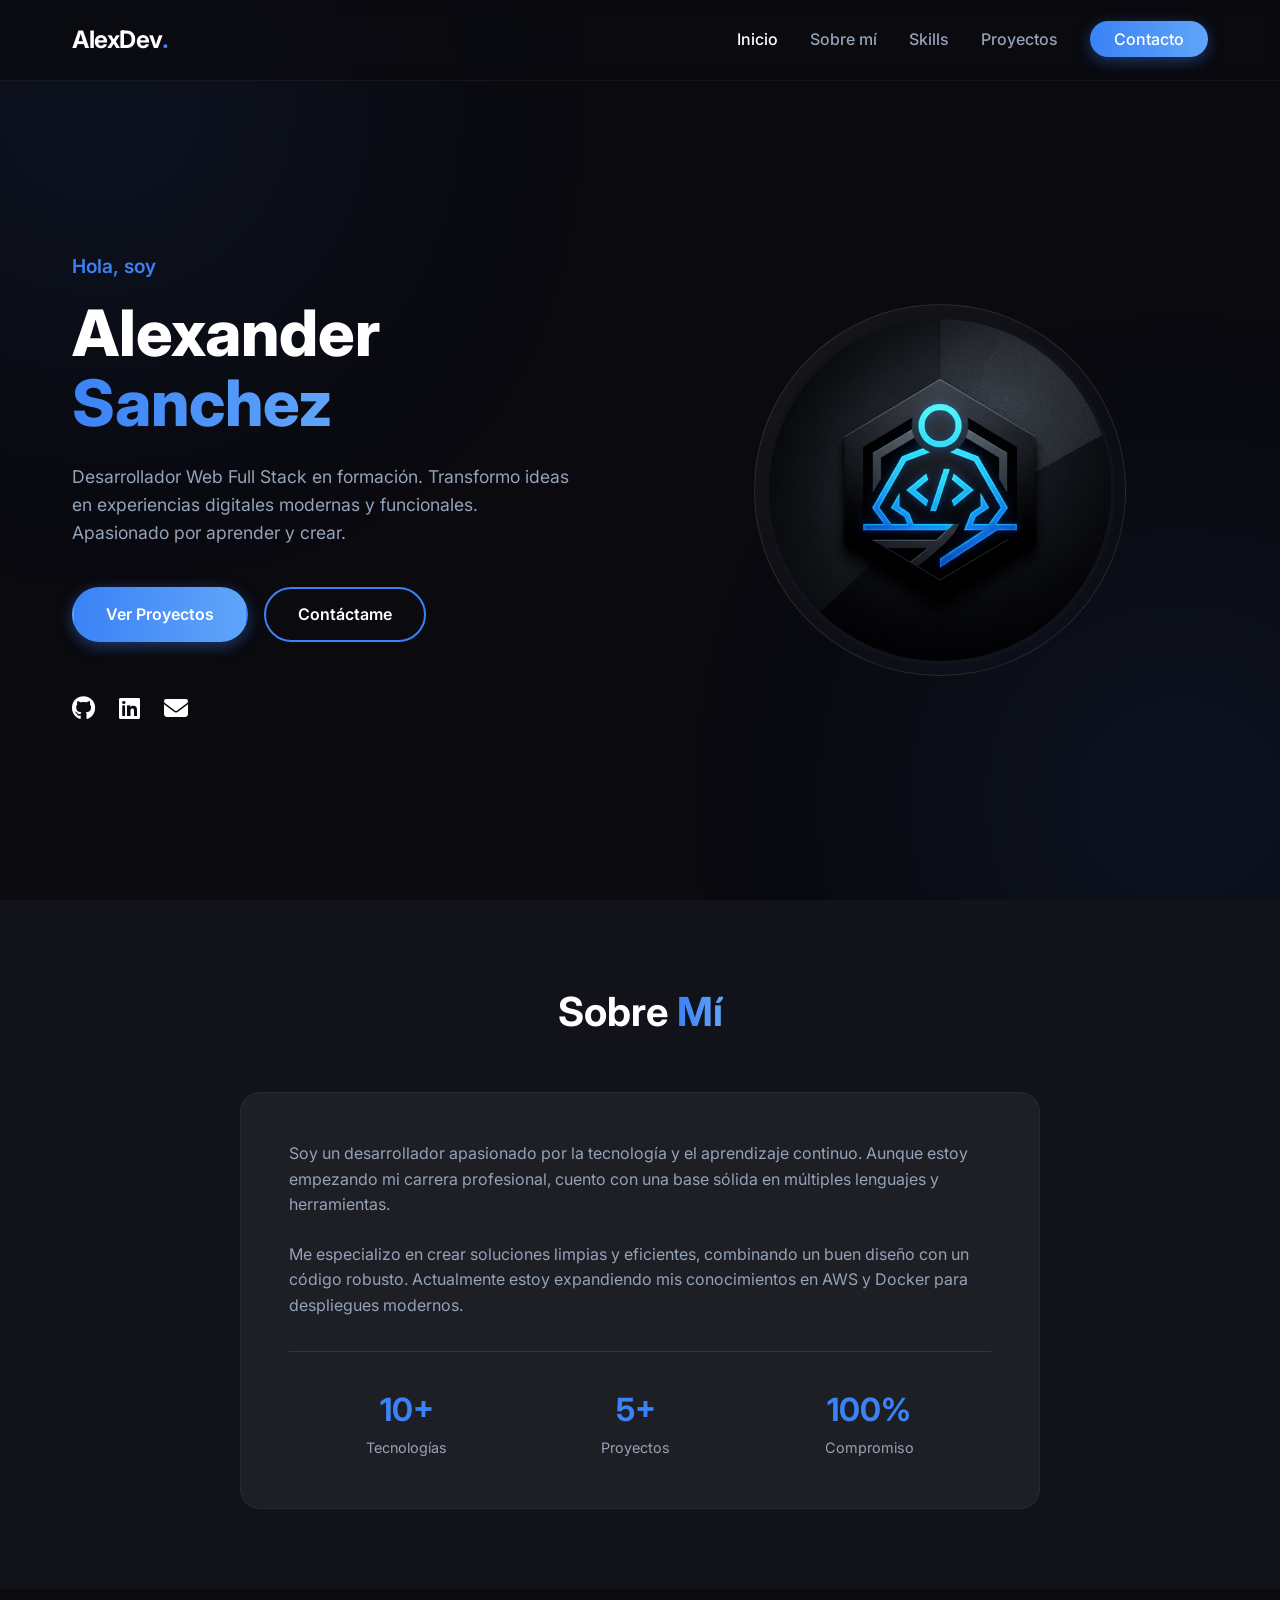
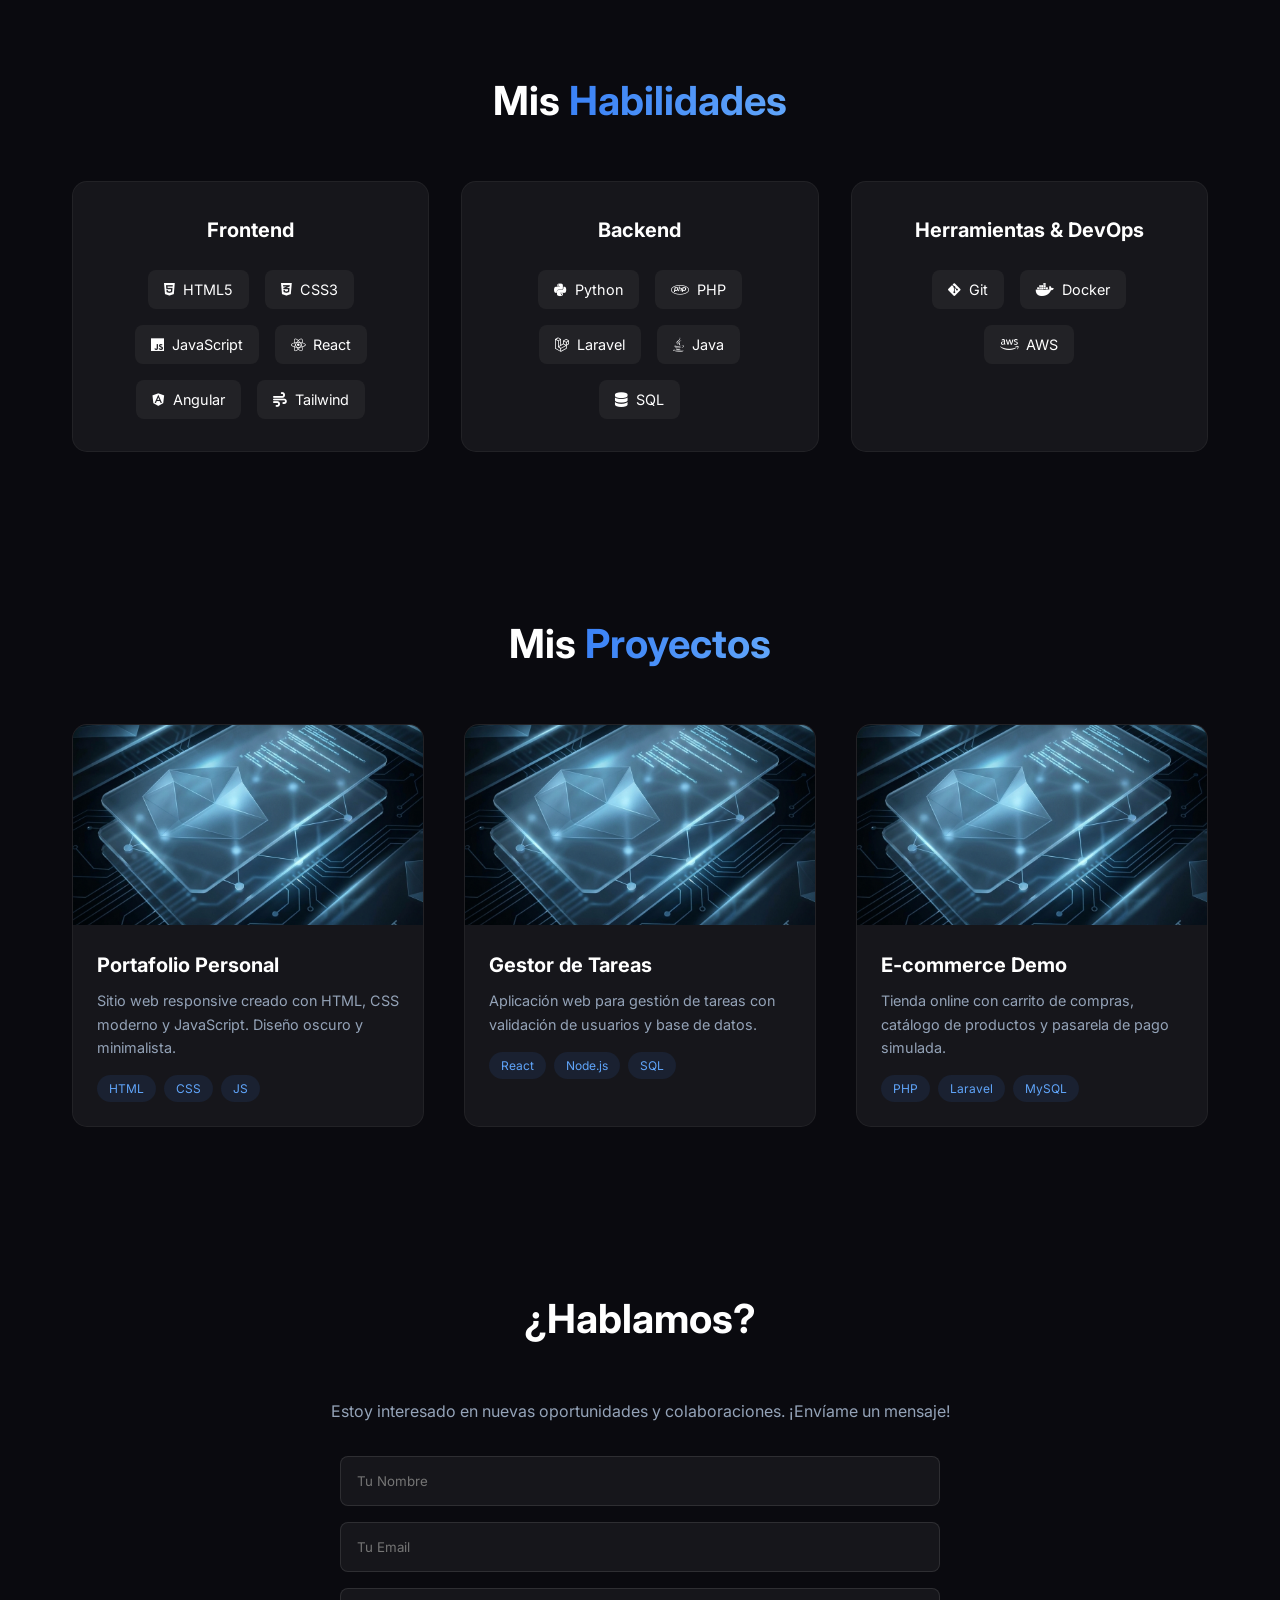
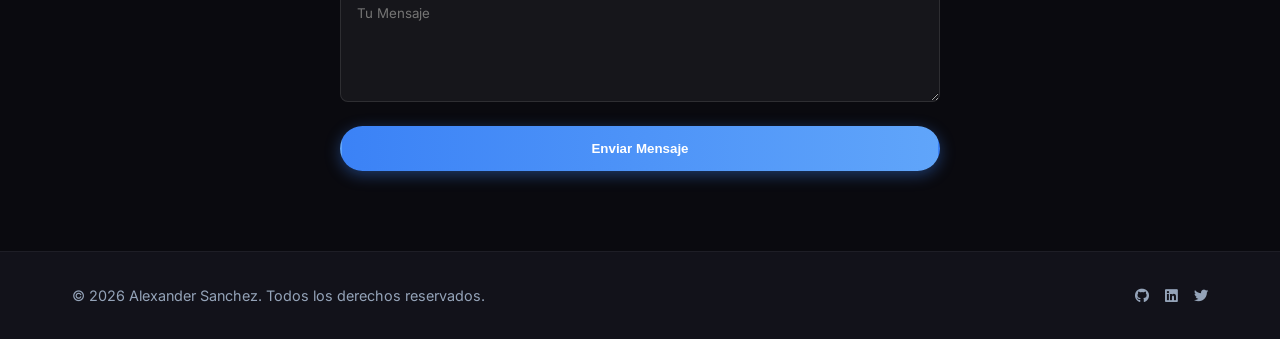
==== index.html @ 3479fa87 "Portafolio personal para subir a github page" ====
<!DOCTYPE html>
<html lang="es">

<head>
    <meta charset="UTF-8">
    <meta name="viewport" content="width=device-width, initial-scale=1.0">
    <title>Alexander Sanchez | Desarrollador Web</title>
    <meta name="description"
        content="Portafolio de Alexander Sanchez, desarrollador web especializado en HTML, CSS, JS, Python y más.">

    <!-- Fonts -->
    <link rel="preconnect" href="https://fonts.googleapis.com">
    <link rel="preconnect" href="https://fonts.gstatic.com" crossorigin>
    <link href="https://fonts.googleapis.com/css2?family=Inter:wght@300;400;600;700&display=swap" rel="stylesheet">

    <!-- Icons -->
    <link rel="stylesheet" href="https://cdnjs.cloudflare.com/ajax/libs/font-awesome/6.4.0/css/all.min.css">

    <!-- Styles -->
    <link rel="stylesheet" href="styles.css">
</head>

<body>
    <div class="background-effects">
        <div class="glow glow-1"></div>
        <div class="glow glow-2"></div>
    </div>

    <header class="header">
        <div class="container container-header">
            <a href="#" class="logo">AlexDev<span class="accent">.</span></a>

            <button class="mobile-toggle" aria-label="Abrir menú">
                <i class="fas fa-bars"></i>
            </button>

            <nav class="nav">
                <ul class="nav-list">
                    <li><a href="#inicio" class="nav-link active">Inicio</a></li>
                    <li><a href="#sobre-mi" class="nav-link">Sobre mí</a></li>
                    <li><a href="#skills" class="nav-link">Skills</a></li>
                    <li><a href="#proyectos" class="nav-link">Proyectos</a></li>
                    <li><a href="#contacto" class="nav-link btn-primary">Contacto</a></li>
                </ul>
            </nav>
        </div>
    </header>

    <main>
        <!-- Hero Section -->
        <section id="inicio" class="hero">
            <div class="container hero-container">
                <div class="hero-content">
                    <p class="hero-subtitle">Hola, soy</p>
                    <h1 class="hero-title">Alexander <span class="text-gradient">Sanchez</span></h1>
                    <p class="hero-description">
                        Desarrollador Web Full Stack en formación. Transformo ideas en experiencias digitales modernas y
                        funcionales. Apasionado por aprender y crear.
                    </p>
                    <div class="hero-buttons">
                        <a href="#proyectos" class="btn btn-primary">Ver Proyectos</a>
                        <a href="#contacto" class="btn btn-outline">Contáctame</a>
                    </div>
                    <div class="social-links">
                        <a href="https://github.com/Reysanx/" target="_blank" aria-label="GitHub"><i
                                class="fab fa-github"></i></a>
                        <a href="#" aria-label="LinkedIn"><i class="fab fa-linkedin"></i></a>
                        <a href="mailto:tuemail@ejemplo.com" aria-label="Email"><i class="fas fa-envelope"></i></a>
                    </div>
                </div>
                <div class="hero-image">
                    <div class="img-wrapper">
                        <!-- Placeholder image generated later -->
                        <img src="assets/avatar_placeholder.png" alt="Alexander Sanchez" class="profile-img">
                    </div>
                </div>
            </div>
        </section>

        <!-- About Section -->
        <section id="sobre-mi" class="section about">
            <div class="container">
                <h2 class="section-title">Sobre <span class="text-gradient">Mí</span></h2>
                <div class="about-content">
                    <div class="about-text">
                        <p>
                            Soy un desarrollador apasionado por la tecnología y el aprendizaje continuo. Aunque estoy
                            empezando mi carrera profesional, cuento con una base sólida en múltiples lenguajes y
                            herramientas.
                        </p>
                        <p>
                            Me especializo en crear soluciones limpias y eficientes, combinando un buen diseño con un
                            código robusto. Actualmente estoy expandiendo mis conocimientos en AWS y Docker para
                            despliegues modernos.
                        </p>
                        <ul class="about-stats">
                            <li>
                                <span class="stat-number">10+</span>
                                <span class="stat-label">Tecnologías</span>
                            </li>
                            <li>
                                <span class="stat-number">5+</span>
                                <span class="stat-label">Proyectos</span>
                            </li>
                            <li>
                                <span class="stat-number">100%</span>
                                <span class="stat-label">Compromiso</span>
                            </li>
                        </ul>
                    </div>
                </div>
            </div>
        </section>

        <!-- Skills Section -->
        <section id="skills" class="section skills">
            <div class="container">
                <h2 class="section-title">Mis <span class="text-gradient">Habilidades</span></h2>
                <div class="skills-grid">
                    <!-- Frontend -->
                    <div class="skill-category">
                        <h3>Frontend</h3>
                        <div class="skill-items">
                            <div class="skill-item"><i class="fab fa-html5"></i> HTML5</div>
                            <div class="skill-item"><i class="fab fa-css3-alt"></i> CSS3</div>
                            <div class="skill-item"><i class="fab fa-js"></i> JavaScript</div>
                            <div class="skill-item"><i class="fab fa-react"></i> React</div>
                            <div class="skill-item"><i class="fab fa-angular"></i> Angular</div>
                            <div class="skill-item"><i class="fas fa-wind"></i> Tailwind</div>
                        </div>
                    </div>

                    <!-- Backend -->
                    <div class="skill-category">
                        <h3>Backend</h3>
                        <div class="skill-items">
                            <div class="skill-item"><i class="fab fa-python"></i> Python</div>
                            <div class="skill-item"><i class="fab fa-php"></i> PHP</div>
                            <div class="skill-item"><i class="fab fa-laravel"></i> Laravel</div>
                            <div class="skill-item"><i class="fab fa-java"></i> Java</div>
                            <div class="skill-item"><i class="fas fa-database"></i> SQL</div>
                        </div>
                    </div>

                    <!-- Tools & DevOps -->
                    <div class="skill-category">
                        <h3>Herramientas & DevOps</h3>
                        <div class="skill-items">
                            <div class="skill-item"><i class="fab fa-git-alt"></i> Git</div>
                            <div class="skill-item"><i class="fab fa-docker"></i> Docker</div>
                            <div class="skill-item"><i class="fab fa-aws"></i> AWS</div>
                        </div>
                    </div>
                </div>
            </div>
        </section>

        <!-- Projects Section -->
        <section id="proyectos" class="section projects">
            <div class="container">
                <h2 class="section-title">Mis <span class="text-gradient">Proyectos</span></h2>
                <div class="projects-grid">

                    <!-- Project 1 -->
                    <article class="project-card">
                        <div class="project-image">
                            <img src="assets/project_placeholder.png" alt="Proyecto 1">
                            <div class="project-overlay">
                                <a href="#" class="btn-icon"><i class="fab fa-github"></i></a>
                                <a href="#" class="btn-icon"><i class="fas fa-external-link-alt"></i></a>
                            </div>
                        </div>
                        <div class="project-info">
                            <h3>Portafolio Personal</h3>
                            <p>Sitio web responsive creado con HTML, CSS moderno y JavaScript. Diseño oscuro y
                                minimalista.</p>
                            <div class="project-tags">
                                <span>HTML</span>
                                <span>CSS</span>
                                <span>JS</span>
                            </div>
                        </div>
                    </article>

                    <!-- Project 2 (Placeholder) -->
                    <article class="project-card">
                        <div class="project-image">
                            <img src="assets/project_placeholder.png" alt="Proyecto 2">
                            <div class="project-overlay">
                                <a href="#" class="btn-icon"><i class="fab fa-github"></i></a>
                                <a href="#" class="btn-icon"><i class="fas fa-external-link-alt"></i></a>
                            </div>
                        </div>
                        <div class="project-info">
                            <h3>Gestor de Tareas</h3>
                            <p>Aplicación web para gestión de tareas con validación de usuarios y base de datos.</p>
                            <div class="project-tags">
                                <span>React</span>
                                <span>Node.js</span>
                                <span>SQL</span>
                            </div>
                        </div>
                    </article>

                    <!-- Project 3 (Placeholder) -->
                    <article class="project-card">
                        <div class="project-image">
                            <img src="assets/project_placeholder.png" alt="Proyecto 3">
                            <div class="project-overlay">
                                <a href="#" class="btn-icon"><i class="fab fa-github"></i></a>
                                <a href="#" class="btn-icon"><i class="fas fa-external-link-alt"></i></a>
                            </div>
                        </div>
                        <div class="project-info">
                            <h3>E-commerce Demo</h3>
                            <p>Tienda online con carrito de compras, catálogo de productos y pasarela de pago simulada.
                            </p>
                            <div class="project-tags">
                                <span>PHP</span>
                                <span>Laravel</span>
                                <span>MySQL</span>
                            </div>
                        </div>
                    </article>

                </div>
            </div>
        </section>

        <!-- Contact Section -->
        <section id="contacto" class="section contact">
            <div class="container">
                <h2 class="section-title">¿Hablamos?</h2>
                <p class="contact-text">Estoy interesado en nuevas oportunidades y colaboraciones. ¡Envíame un mensaje!
                </p>

                <div class="contact-wrapper">
                    <form class="contact-form" action="https://formspree.io/f/PLACEHOLDER" method="POST">
                        <div class="form-group">
                            <input type="text" name="name" placeholder="Tu Nombre" required>
                        </div>
                        <div class="form-group">
                            <input type="email" name="email" placeholder="Tu Email" required>
                        </div>
                        <div class="form-group">
                            <textarea name="message" placeholder="Tu Mensaje" rows="5" required></textarea>
                        </div>
                        <button type="submit" class="btn btn-primary">Enviar Mensaje</button>
                    </form>
                </div>
            </div>
        </section>
    </main>

    <footer class="footer">
        <div class="container footer-content">
            <p>&copy; 2026 Alexander Sanchez. Todos los derechos reservados.</p>
            <div class="footer-social">
                <a href="https://github.com/Reysanx/" target="_blank"><i class="fab fa-github"></i></a>
                <a href="#"><i class="fab fa-linkedin"></i></a>
                <a href="#"><i class="fab fa-twitter"></i></a>
            </div>
        </div>
    </footer>

    <script src="script.js"></script>
</body>

</html>
---- styles.css ----
/* --- Variables & Reset --- */
:root {
    --bg-primary: #0a0a0f;
    --bg-secondary: #12121a;
    --bg-card: rgba(255, 255, 255, 0.05);
    --accent-primary: #3b82f6;
    --accent-secondary: #60a5fa;
    --text-primary: #ffffff;
    --text-secondary: #94a3b8;
    --font-main: 'Inter', sans-serif;
    --transition: all 0.3s ease;
}

* {
    margin: 0;
    padding: 0;
    box-sizing: border-box;
}

html {
    scroll-behavior: smooth;
}

body {
    font-family: var(--font-main);
    background-color: var(--bg-primary);
    color: var(--text-primary);
    line-height: 1.6;
    overflow-x: hidden;
}

a {
    text-decoration: none;
    color: inherit;
    transition: var(--transition);
}

ul {
    list-style: none;
}

img {
    max-width: 100%;
    display: block;
}

/* --- Utilities --- */
.container {
    max-width: 1200px;
    margin: 0 auto;
    padding: 0 2rem;
}

.text-gradient {
    background: linear-gradient(90deg, var(--accent-primary), var(--accent-secondary));
    -webkit-background-clip: text;
    -webkit-text-fill-color: transparent;
}

.section {
    padding: 5rem 0;
}

.section-title {
    font-size: 2.5rem;
    text-align: center;
    margin-bottom: 3rem;
    font-weight: 700;
}

/* --- Buttons --- */
.btn {
    display: inline-block;
    padding: 0.8rem 2rem;
    border-radius: 50px;
    font-weight: 600;
    cursor: pointer;
    border: 2px solid transparent;
}

.btn-primary {
    background: linear-gradient(90deg, var(--accent-primary), var(--accent-secondary));
    color: white;
    box-shadow: 0 4px 15px rgba(59, 130, 246, 0.4);
}

.btn-primary:hover {
    transform: translateY(-2px);
    box-shadow: 0 6px 20px rgba(59, 130, 246, 0.6);
}

.btn-outline {
    border-color: var(--accent-primary);
    color: var(--text-primary);
}

.btn-outline:hover {
    background: rgba(59, 130, 246, 0.1);
    transform: translateY(-2px);
}

/* --- Background Effects --- */
.background-effects {
    position: fixed;
    top: 0;
    left: 0;
    width: 100%;
    height: 100%;
    z-index: -1;
    overflow: hidden;
    pointer-events: none;
}

.glow {
    position: absolute;
    width: 400px;
    height: 400px;
    background: var(--accent-primary);
    border-radius: 50%;
    filter: blur(150px);
    opacity: 0.15;
}

.glow-1 {
    top: -100px;
    left: -100px;
}

.glow-2 {
    bottom: -100px;
    right: -100px;
}

/* --- Header --- */
.header {
    position: fixed;
    top: 0;
    width: 100%;
    z-index: 1000;
    background: rgba(10, 10, 15, 0.8);
    backdrop-filter: blur(10px);
    border-bottom: 1px solid rgba(255, 255, 255, 0.05);
}

.container-header {
    display: flex;
    justify-content: space-between;
    align-items: center;
    height: 80px;
}

.logo {
    font-size: 1.5rem;
    font-weight: 700;
    letter-spacing: -0.5px;
}

.logo .accent {
    color: var(--accent-primary);
}

.nav-list {
    display: flex;
    gap: 2rem;
    align-items: center;
}

.nav-link {
    font-weight: 500;
    position: relative;
    color: var(--text-secondary);
}

.nav-link:hover,
.nav-link.active {
    color: var(--text-primary);
}

.nav-link:not(.btn-primary)::after {
    content: '';
    position: absolute;
    width: 0;
    height: 2px;
    bottom: -5px;
    left: 0;
    background: var(--accent-primary);
    transition: width 0.3s;
}

.nav-link.btn-primary {
    padding: 0.5rem 1.5rem;
    border-radius: 50px;
    color: white;
}

.nav-link:not(.btn-primary):hover::after {
    width: 100%;
}

.mobile-toggle {
    display: none;
    background: none;
    border: none;
    color: var(--text-primary);
    font-size: 1.5rem;
    cursor: pointer;
}

/* --- Hero --- */
.hero {
    min-height: 100vh;
    display: flex;
    align-items: center;
    padding-top: 80px;
}

.hero-container {
    display: grid;
    grid-template-columns: 1fr 1fr;
    gap: 4rem;
    align-items: center;
}

.hero-subtitle {
    color: var(--accent-primary);
    font-weight: 600;
    margin-bottom: 1rem;
    font-size: 1.2rem;
}

.hero-title {
    font-size: 4rem;
    line-height: 1.1;
    margin-bottom: 1.5rem;
    font-weight: 800;
}

.hero-description {
    color: var(--text-secondary);
    font-size: 1.1rem;
    margin-bottom: 2.5rem;
    max-width: 500px;
}

.hero-buttons {
    display: flex;
    gap: 1rem;
    margin-bottom: 3rem;
}

.social-links {
    display: flex;
    gap: 1.5rem;
    font-size: 1.5rem;
}

.social-links a:hover {
    color: var(--accent-primary);
    transform: translateY(-3px);
}

.hero-image {
    display: flex;
    justify-content: center;
    position: relative;
}

.img-wrapper {
    position: relative;
    z-index: 10;
    border-radius: 50%;
    padding: 10px;
    background: linear-gradient(135deg, var(--bg-card), transparent);
    border: 1px solid rgba(255, 255, 255, 0.1);
}

.profile-img {
    width: 350px;
    height: 350px;
    object-fit: cover;
    border-radius: 50%;
    border: 4px solid var(--bg-secondary);
}

/* --- About --- */
.about {
    background: var(--bg-secondary);
}

.about-content {
    background: var(--bg-card);
    padding: 3rem;
    border-radius: 20px;
    border: 1px solid rgba(255, 255, 255, 0.05);
    max-width: 800px;
    margin: 0 auto;
}

.about-text p {
    margin-bottom: 1.5rem;
    color: var(--text-secondary);
}

.about-stats {
    display: flex;
    justify-content: space-around;
    margin-top: 2rem;
    padding-top: 2rem;
    border-top: 1px solid rgba(255, 255, 255, 0.1);
}

.about-stats li {
    text-align: center;
}

.stat-number {
    display: block;
    font-size: 2rem;
    font-weight: 700;
    color: var(--accent-primary);
}

.stat-label {
    font-size: 0.9rem;
    color: var(--text-secondary);
}

/* --- Skills --- */
.skills-grid {
    display: grid;
    grid-template-columns: repeat(auto-fit, minmax(300px, 1fr));
    gap: 2rem;
}

.skill-category {
    background: var(--bg-card);
    padding: 2rem;
    border-radius: 15px;
    border: 1px solid rgba(255, 255, 255, 0.05);
    transition: var(--transition);
}

.skill-category:hover {
    transform: translateY(-5px);
    border-color: var(--accent-primary);
}

.skill-category h3 {
    margin-bottom: 1.5rem;
    font-size: 1.25rem;
    text-align: center;
}

.skill-items {
    display: flex;
    flex-wrap: wrap;
    gap: 1rem;
    justify-content: center;
}

.skill-item {
    background: rgba(255, 255, 255, 0.05);
    padding: 0.5rem 1rem;
    border-radius: 8px;
    font-size: 0.9rem;
    display: flex;
    align-items: center;
    gap: 8px;
    transition: var(--transition);
}

.skill-item:hover {
    background: var(--accent-primary);
    color: white;
}

/* --- Projects --- */
.projects-grid {
    display: grid;
    grid-template-columns: repeat(auto-fit, minmax(320px, 1fr));
    gap: 2.5rem;
}

.project-card {
    background: var(--bg-card);
    border-radius: 15px;
    overflow: hidden;
    border: 1px solid rgba(255, 255, 255, 0.05);
    transition: var(--transition);
}

.project-card:hover {
    transform: translateY(-10px);
    box-shadow: 0 10px 30px rgba(0, 0, 0, 0.3);
}

.project-image {
    position: relative;
    overflow: hidden;
    height: 200px;
}

.project-image img {
    width: 100%;
    height: 100%;
    object-fit: cover;
    transition: transform 0.5s;
}

.project-card:hover .project-image img {
    transform: scale(1.1);
}

.project-overlay {
    position: absolute;
    top: 0;
    left: 0;
    width: 100%;
    height: 100%;
    background: rgba(10, 10, 15, 0.8);
    display: flex;
    justify-content: center;
    align-items: center;
    gap: 1rem;
    opacity: 0;
    transition: opacity 0.3s;
}

.project-card:hover .project-overlay {
    opacity: 1;
}

.btn-icon {
    width: 45px;
    height: 45px;
    background: white;
    color: var(--bg-primary);
    border-radius: 50%;
    display: flex;
    align-items: center;
    justify-content: center;
    font-size: 1.2rem;
    transition: var(--transition);
}

.btn-icon:hover {
    background: var(--accent-primary);
    color: white;
    transform: scale(1.1);
}

.project-info {
    padding: 1.5rem;
}

.project-info h3 {
    margin-bottom: 0.5rem;
    font-size: 1.25rem;
}

.project-info p {
    color: var(--text-secondary);
    margin-bottom: 1rem;
    font-size: 0.9rem;
}

.project-tags {
    display: flex;
    gap: 0.5rem;
    flex-wrap: wrap;
}

.project-tags span {
    font-size: 0.75rem;
    padding: 0.25rem 0.75rem;
    background: rgba(59, 130, 246, 0.1);
    color: var(--accent-secondary);
    border-radius: 20px;
}

/* --- Contact --- */
.contact {
    text-align: center;
}

.contact-wrapper {
    max-width: 600px;
    margin: 0 auto;
}

.contact-text {
    margin-bottom: 2rem;
    color: var(--text-secondary);
}

.contact-form {
    display: flex;
    flex-direction: column;
    gap: 1rem;
}

.form-group input,
.form-group textarea {
    width: 100%;
    padding: 1rem;
    background: var(--bg-card);
    border: 1px solid rgba(255, 255, 255, 0.1);
    border-radius: 8px;
    color: var(--text-primary);
    font-family: var(--font-main);
    transition: var(--transition);
}

.form-group input:focus,
.form-group textarea:focus {
    outline: none;
    border-color: var(--accent-primary);
    background: rgba(59, 130, 246, 0.05);
}

/* --- Footer --- */
.footer {
    padding: 2rem 0;
    border-top: 1px solid rgba(255, 255, 255, 0.05);
    background: var(--bg-secondary);
    font-size: 0.9rem;
    color: var(--text-secondary);
}

.footer-content {
    display: flex;
    justify-content: space-between;
    align-items: center;
}

.footer-social {
    display: flex;
    gap: 1rem;
}

.footer-social a:hover {
    color: var(--accent-primary);
}

/* --- Responsive --- */
@media (max-width: 768px) {
    .section-title {
        font-size: 2rem;
    }

    .header {
        padding: 0 1rem;
    }

    .mobile-toggle {
        display: block;
        z-index: 1001;
    }

    .nav {
        position: fixed;
        top: 0;
        right: -100%;
        width: 70%;
        height: 100vh;
        background: var(--bg-secondary);
        z-index: 1000;
        transition: 0.4s ease;
        padding-top: 100px;
        box-shadow: -5px 0 15px rgba(0, 0, 0, 0.5);
    }

    .nav.active {
        right: 0;
    }

    .nav-list {
        flex-direction: column;
        gap: 1.5rem;
    }

    .nav-link {
        font-size: 1.2rem;
    }

    .hero-container {
        grid-template-columns: 1fr;
        text-align: center;
        padding-top: 2rem;
    }

    .hero-title {
        font-size: 3rem;
    }

    .hero-description {
        margin: 0 auto 2.5rem;
    }

    .hero-buttons {
        justify-content: center;
    }

    .social-links {
        justify-content: center;
    }

    .hero-image {
        order: -1;
        margin-bottom: 3rem;
    }

    .profile-img {
        width: 250px;
        height: 250px;
    }

    .footer-content {
        flex-direction: column;
        gap: 1rem;
        text-align: center;
    }
}
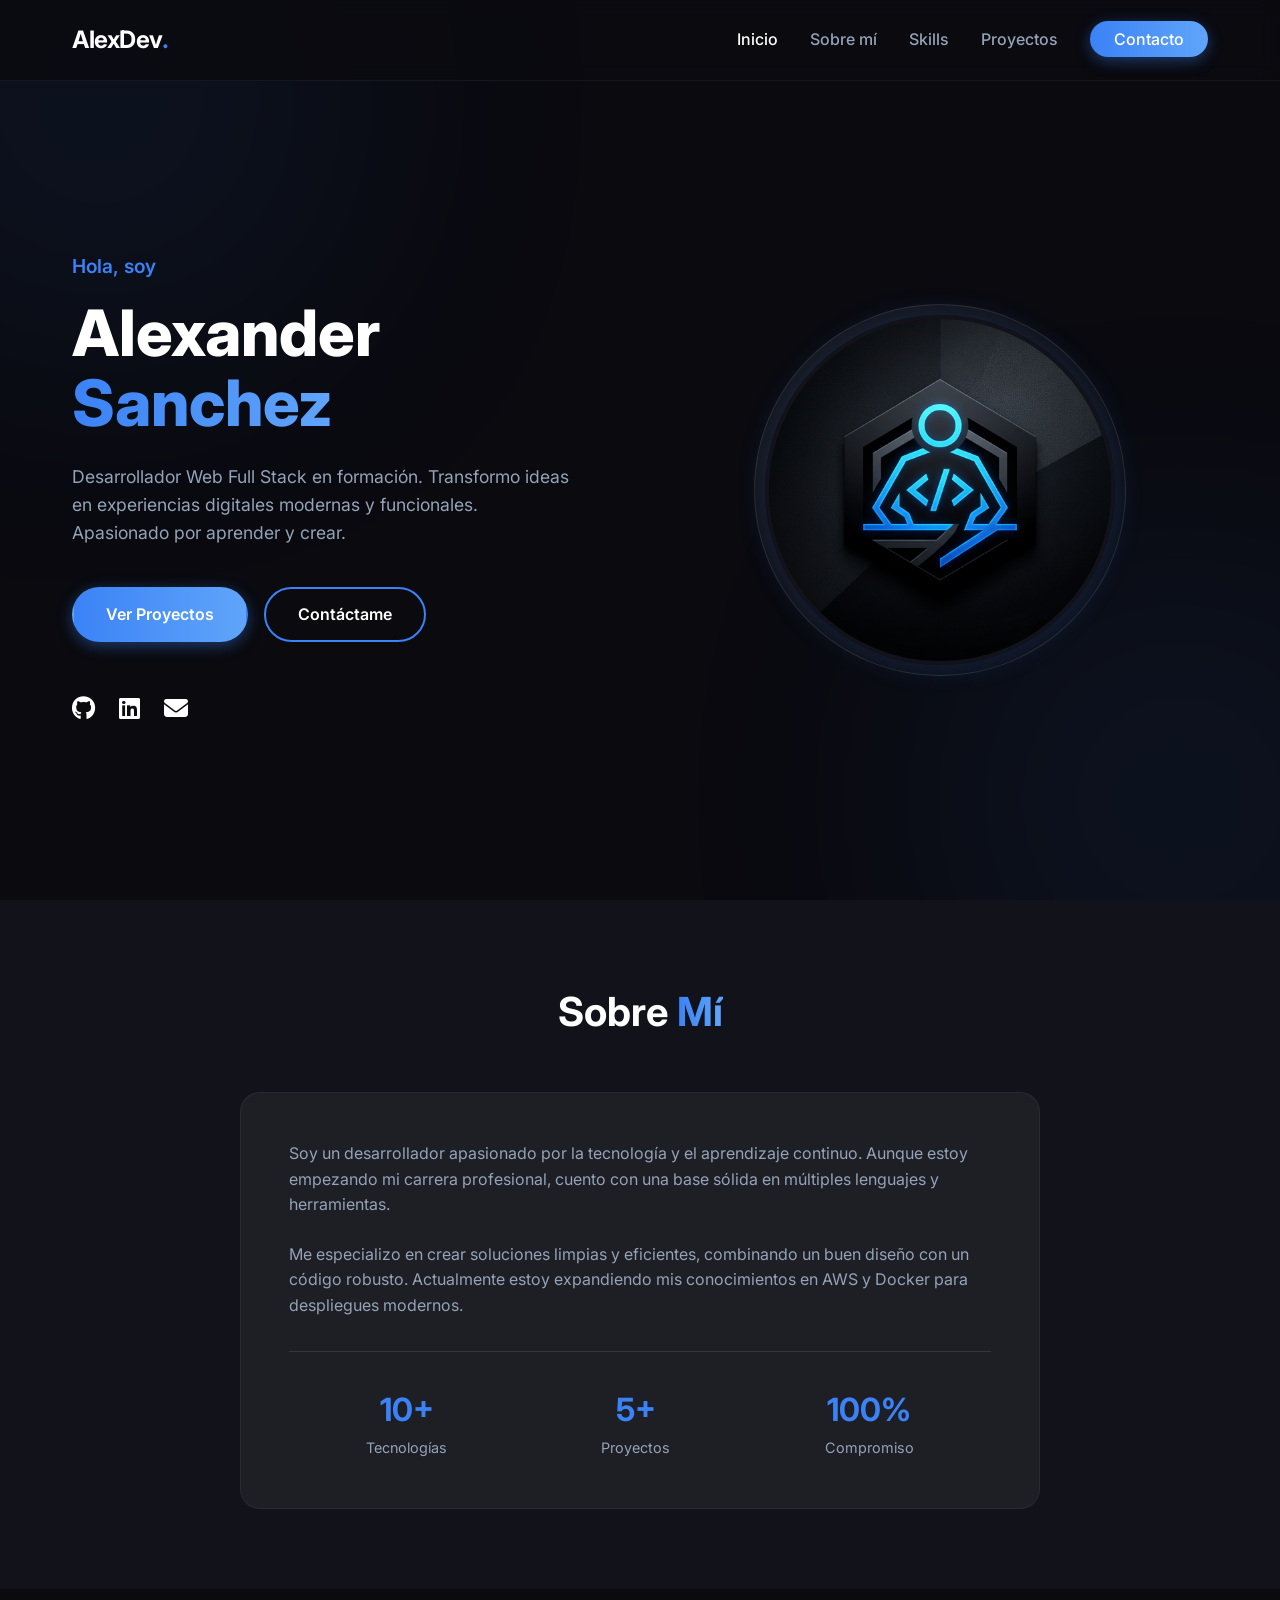
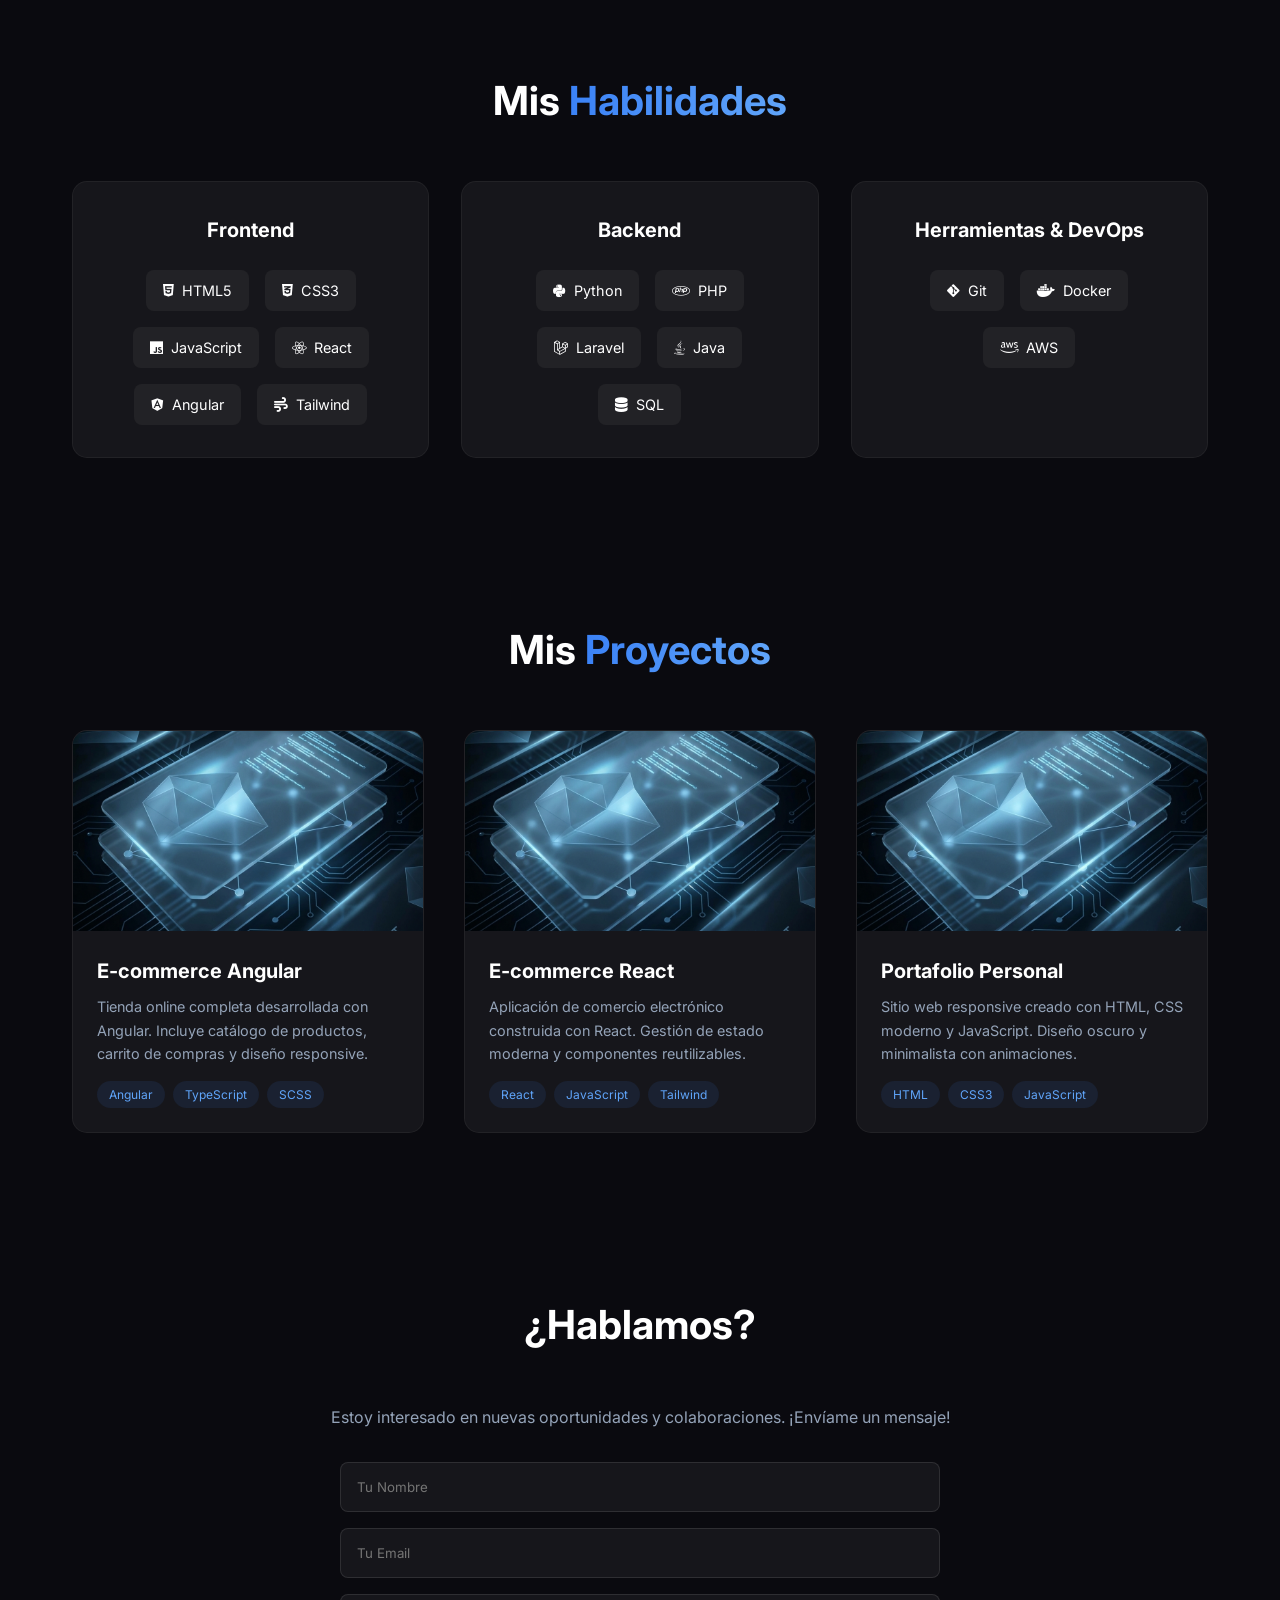
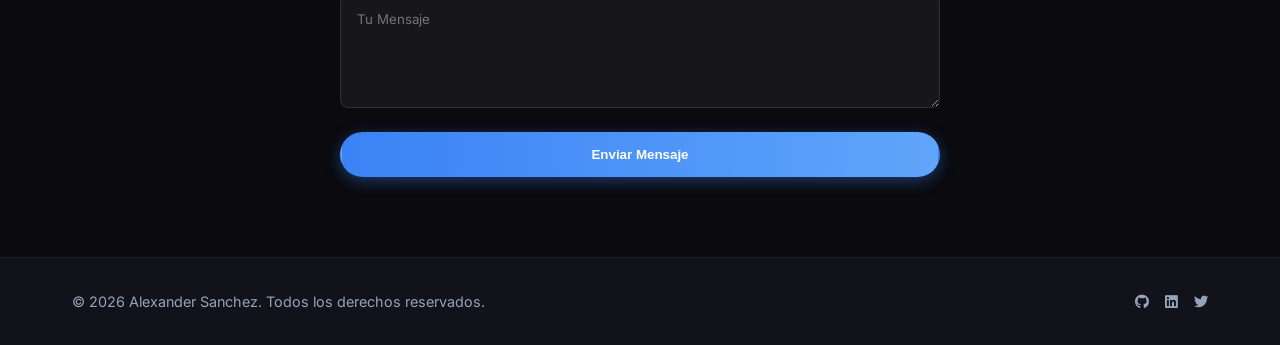
==== commit 3d771363: "actualizacion de portafolio" ====
--- a/index.html
+++ b/index.html
@@ -7,6 +7,9 @@
     <title>Alexander Sanchez | Desarrollador Web</title>
     <meta name="description"
         content="Portafolio de Alexander Sanchez, desarrollador web especializado en HTML, CSS, JS, Python y más.">
+
+    <!-- Favicon -->
+    <link rel="icon" type="image/png" href="assets/favicon.png">
 
     <!-- Fonts -->
     <link rel="preconnect" href="https://fonts.googleapis.com">
@@ -161,64 +164,75 @@
                 <h2 class="section-title">Mis <span class="text-gradient">Proyectos</span></h2>
                 <div class="projects-grid">
 
-                    <!-- Project 1 -->
-                    <article class="project-card">
+                    <!-- Project 1: Angular E-commerce -->
+                    <article class="project-card fade-in-up" style="animation-delay: 0.1s;">
                         <div class="project-image">
-                            <img src="assets/project_placeholder.png" alt="Proyecto 1">
+                            <!-- Placeholder: Replace with actual screenshot of Angular project -->
+                            <img src="assets/project_placeholder.png" alt="E-commerce Angular">
                             <div class="project-overlay">
-                                <a href="#" class="btn-icon"><i class="fab fa-github"></i></a>
-                                <a href="#" class="btn-icon"><i class="fas fa-external-link-alt"></i></a>
+                                <a href="https://github.com/Reysanx/e-commerse-Prototype-Angular" class="btn-icon"
+                                    target="_blank" aria-label="Ver Código GitHub"><i class="fab fa-github"></i></a>
+                                <a href="https://angular.alexandersanchezjara.com" target="_blank" class="btn-icon"
+                                    target="_blank" aria-label="Ver Demo en Vivo"><i
+                                        class="fas fa-external-link-alt"></i></a>
+                            </div>
+                        </div>
+                        <div class="project-info">
+                            <h3>E-commerce Angular</h3>
+                            <p>Tienda online completa desarrollada con Angular. Incluye catálogo de productos, carrito
+                                de compras y diseño responsive.</p>
+                            <div class="project-tags">
+                                <span>Angular</span>
+                                <span>TypeScript</span>
+                                <span>SCSS</span>
+                            </div>
+                        </div>
+                    </article>
+
+                    <!-- Project 2: React E-commerce -->
+                    <article class="project-card fade-in-up" style="animation-delay: 0.2s;">
+                        <div class="project-image">
+                            <!-- Placeholder: Replace with actual screenshot of React project -->
+                            <img src="assets/project_placeholder.png" alt="E-commerce React">
+                            <div class="project-overlay">
+                                <a href="https://github.com/Reysanx/tech-cart-quest" class="btn-icon" target="_blank"
+                                    aria-label="Ver Código GitHub"><i class="fab fa-github"></i></a>
+                                <a href="https://react.alexandersanchezjara.com" target="_blank" class="btn-icon"
+                                    target="_blank" aria-label="Ver Demo en Vivo"><i
+                                        class="fas fa-external-link-alt"></i></a>
+                            </div>
+                        </div>
+                        <div class="project-info">
+                            <h3>E-commerce React</h3>
+                            <p>Aplicación de comercio electrónico construida con React. Gestión de estado moderna y
+                                componentes reutilizables.</p>
+                            <div class="project-tags">
+                                <span>React</span>
+                                <span>JavaScript</span>
+                                <span>Tailwind</span>
+                            </div>
+                        </div>
+                    </article>
+
+                    <!-- Project 3: Portafolio Personal -->
+                    <article class="project-card fade-in-up" style="animation-delay: 0.3s;">
+                        <div class="project-image">
+                            <img src="assets/project_placeholder.png" alt="Portafolio Personal">
+                            <div class="project-overlay">
+                                <a href="https://github.com/Reysanx/Portafolio" target="_blank" class="btn-icon"
+                                    target="_blank" aria-label="Ver Código GitHub"><i class="fab fa-github"></i></a>
+                                <a href="#" class="btn-icon" aria-label="Ver Demo en Vivo"><i
+                                        class="fas fa-external-link-alt"></i></a>
                             </div>
                         </div>
                         <div class="project-info">
                             <h3>Portafolio Personal</h3>
                             <p>Sitio web responsive creado con HTML, CSS moderno y JavaScript. Diseño oscuro y
-                                minimalista.</p>
+                                minimalista con animaciones.</p>
                             <div class="project-tags">
                                 <span>HTML</span>
-                                <span>CSS</span>
-                                <span>JS</span>
-                            </div>
-                        </div>
-                    </article>
-
-                    <!-- Project 2 (Placeholder) -->
-                    <article class="project-card">
-                        <div class="project-image">
-                            <img src="assets/project_placeholder.png" alt="Proyecto 2">
-                            <div class="project-overlay">
-                                <a href="#" class="btn-icon"><i class="fab fa-github"></i></a>
-                                <a href="#" class="btn-icon"><i class="fas fa-external-link-alt"></i></a>
-                            </div>
-                        </div>
-                        <div class="project-info">
-                            <h3>Gestor de Tareas</h3>
-                            <p>Aplicación web para gestión de tareas con validación de usuarios y base de datos.</p>
-                            <div class="project-tags">
-                                <span>React</span>
-                                <span>Node.js</span>
-                                <span>SQL</span>
-                            </div>
-                        </div>
-                    </article>
-
-                    <!-- Project 3 (Placeholder) -->
-                    <article class="project-card">
-                        <div class="project-image">
-                            <img src="assets/project_placeholder.png" alt="Proyecto 3">
-                            <div class="project-overlay">
-                                <a href="#" class="btn-icon"><i class="fab fa-github"></i></a>
-                                <a href="#" class="btn-icon"><i class="fas fa-external-link-alt"></i></a>
-                            </div>
-                        </div>
-                        <div class="project-info">
-                            <h3>E-commerce Demo</h3>
-                            <p>Tienda online con carrito de compras, catálogo de productos y pasarela de pago simulada.
-                            </p>
-                            <div class="project-tags">
-                                <span>PHP</span>
-                                <span>Laravel</span>
-                                <span>MySQL</span>
+                                <span>CSS3</span>
+                                <span>JavaScript</span>
                             </div>
                         </div>
                     </article>
--- a/styles.css
+++ b/styles.css
@@ -1,14 +1,138 @@
-/* --- Variables & Reset --- */
 :root {
     --bg-primary: #0a0a0f;
     --bg-secondary: #12121a;
     --bg-card: rgba(255, 255, 255, 0.05);
     --accent-primary: #3b82f6;
     --accent-secondary: #60a5fa;
+    --accent-glow: rgba(59, 130, 246, 0.4);
     --text-primary: #ffffff;
     --text-secondary: #94a3b8;
     --font-main: 'Inter', sans-serif;
     --transition: all 0.3s ease;
+    --transition-slow: all 0.5s cubic-bezier(0.4, 0, 0.2, 1);
+}
+
+/* --- Animations Keyframes --- */
+@keyframes fadeInUp {
+    from {
+        opacity: 0;
+        transform: translateY(40px);
+    }
+
+    to {
+        opacity: 1;
+        transform: translateY(0);
+    }
+}
+
+@keyframes fadeInLeft {
+    from {
+        opacity: 0;
+        transform: translateX(-40px);
+    }
+
+    to {
+        opacity: 1;
+        transform: translateX(0);
+    }
+}
+
+@keyframes fadeInRight {
+    from {
+        opacity: 0;
+        transform: translateX(40px);
+    }
+
+    to {
+        opacity: 1;
+        transform: translateX(0);
+    }
+}
+
+@keyframes scaleIn {
+    from {
+        opacity: 0;
+        transform: scale(0.8);
+    }
+
+    to {
+        opacity: 1;
+        transform: scale(1);
+    }
+}
+
+@keyframes float {
+
+    0%,
+    100% {
+        transform: translateY(0);
+    }
+
+    50% {
+        transform: translateY(-15px);
+    }
+}
+
+@keyframes pulse {
+
+    0%,
+    100% {
+        box-shadow: 0 0 0 0 var(--accent-glow);
+    }
+
+    50% {
+        box-shadow: 0 0 20px 10px transparent;
+    }
+}
+
+@keyframes shimmer {
+    0% {
+        background-position: -200% center;
+    }
+
+    100% {
+        background-position: 200% center;
+    }
+}
+
+@keyframes glowPulse {
+
+    0%,
+    100% {
+        opacity: 0.15;
+        transform: scale(1);
+    }
+
+    50% {
+        opacity: 0.25;
+        transform: scale(1.1);
+    }
+}
+
+@keyframes gradientFlow {
+    0% {
+        background-position: 0% 50%;
+    }
+
+    50% {
+        background-position: 100% 50%;
+    }
+
+    100% {
+        background-position: 0% 50%;
+    }
+}
+
+@keyframes bounce {
+
+    0%,
+    100% {
+        transform: translateY(0);
+    }
+
+    50% {
+        transform: translateY(-5px);
+    }
 }
 
 * {
@@ -52,9 +176,12 @@
 }
 
 .text-gradient {
-    background: linear-gradient(90deg, var(--accent-primary), var(--accent-secondary));
+    background: linear-gradient(90deg, var(--accent-primary), var(--accent-secondary), var(--accent-primary));
+    background-size: 200% auto;
     -webkit-background-clip: text;
+    background-clip: text;
     -webkit-text-fill-color: transparent;
+    animation: gradientFlow 3s linear infinite;
 }
 
 .section {
@@ -76,17 +203,36 @@
     font-weight: 600;
     cursor: pointer;
     border: 2px solid transparent;
+    position: relative;
+    overflow: hidden;
+    transition: var(--transition);
+}
+
+.btn::after {
+    content: '';
+    position: absolute;
+    top: 0;
+    left: -100%;
+    width: 100%;
+    height: 100%;
+    background: linear-gradient(90deg, transparent, rgba(255, 255, 255, 0.2), transparent);
+    transition: 0.5s;
+}
+
+.btn:hover::after {
+    left: 100%;
 }
 
 .btn-primary {
     background: linear-gradient(90deg, var(--accent-primary), var(--accent-secondary));
     color: white;
     box-shadow: 0 4px 15px rgba(59, 130, 246, 0.4);
+    animation: pulse 3s infinite;
 }
 
 .btn-primary:hover {
-    transform: translateY(-2px);
-    box-shadow: 0 6px 20px rgba(59, 130, 246, 0.6);
+    transform: translateY(-3px) scale(1.02);
+    box-shadow: 0 8px 25px rgba(59, 130, 246, 0.6);
 }
 
 .btn-outline {
@@ -97,6 +243,30 @@
 .btn-outline:hover {
     background: rgba(59, 130, 246, 0.1);
     transform: translateY(-2px);
+}
+
+/* Ripple Effect Span */
+.btn span {
+    position: absolute;
+    background: #fff;
+    transform: translate(-50%, -50%);
+    pointer-events: none;
+    border-radius: 50%;
+    animation: ripple 1s linear infinite;
+}
+
+@keyframes ripple {
+    0% {
+        width: 0px;
+        height: 0px;
+        opacity: 0.5;
+    }
+
+    100% {
+        width: 500px;
+        height: 500px;
+        opacity: 0;
+    }
 }
 
 /* --- Background Effects --- */
@@ -280,6 +450,8 @@
     object-fit: cover;
     border-radius: 50%;
     border: 4px solid var(--bg-secondary);
+    animation: float 6s ease-in-out infinite;
+    box-shadow: 0 0 30px rgba(59, 130, 246, 0.2);
 }
 
 /* --- About --- */
@@ -367,11 +539,16 @@
     align-items: center;
     gap: 8px;
     transition: var(--transition);
+    border: 1px solid transparent;
 }
 
 .skill-item:hover {
-    background: var(--accent-primary);
-    color: white;
+    background: rgba(59, 130, 246, 0.1);
+    color: var(--accent-secondary);
+    border-color: var(--accent-primary);
+    transform: translateY(-3px);
+    box-shadow: 0 5px 15px rgba(59, 130, 246, 0.2);
+    animation: bounce 0.6s ease;
 }
 
 /* --- Projects --- */
@@ -390,8 +567,9 @@
 }
 
 .project-card:hover {
-    transform: translateY(-10px);
-    box-shadow: 0 10px 30px rgba(0, 0, 0, 0.3);
+    transform: translateY(-10px) rotateX(2deg);
+    box-shadow: 0 15px 40px rgba(0, 0, 0, 0.4);
+    border-color: var(--accent-primary);
 }
 
 .project-image {
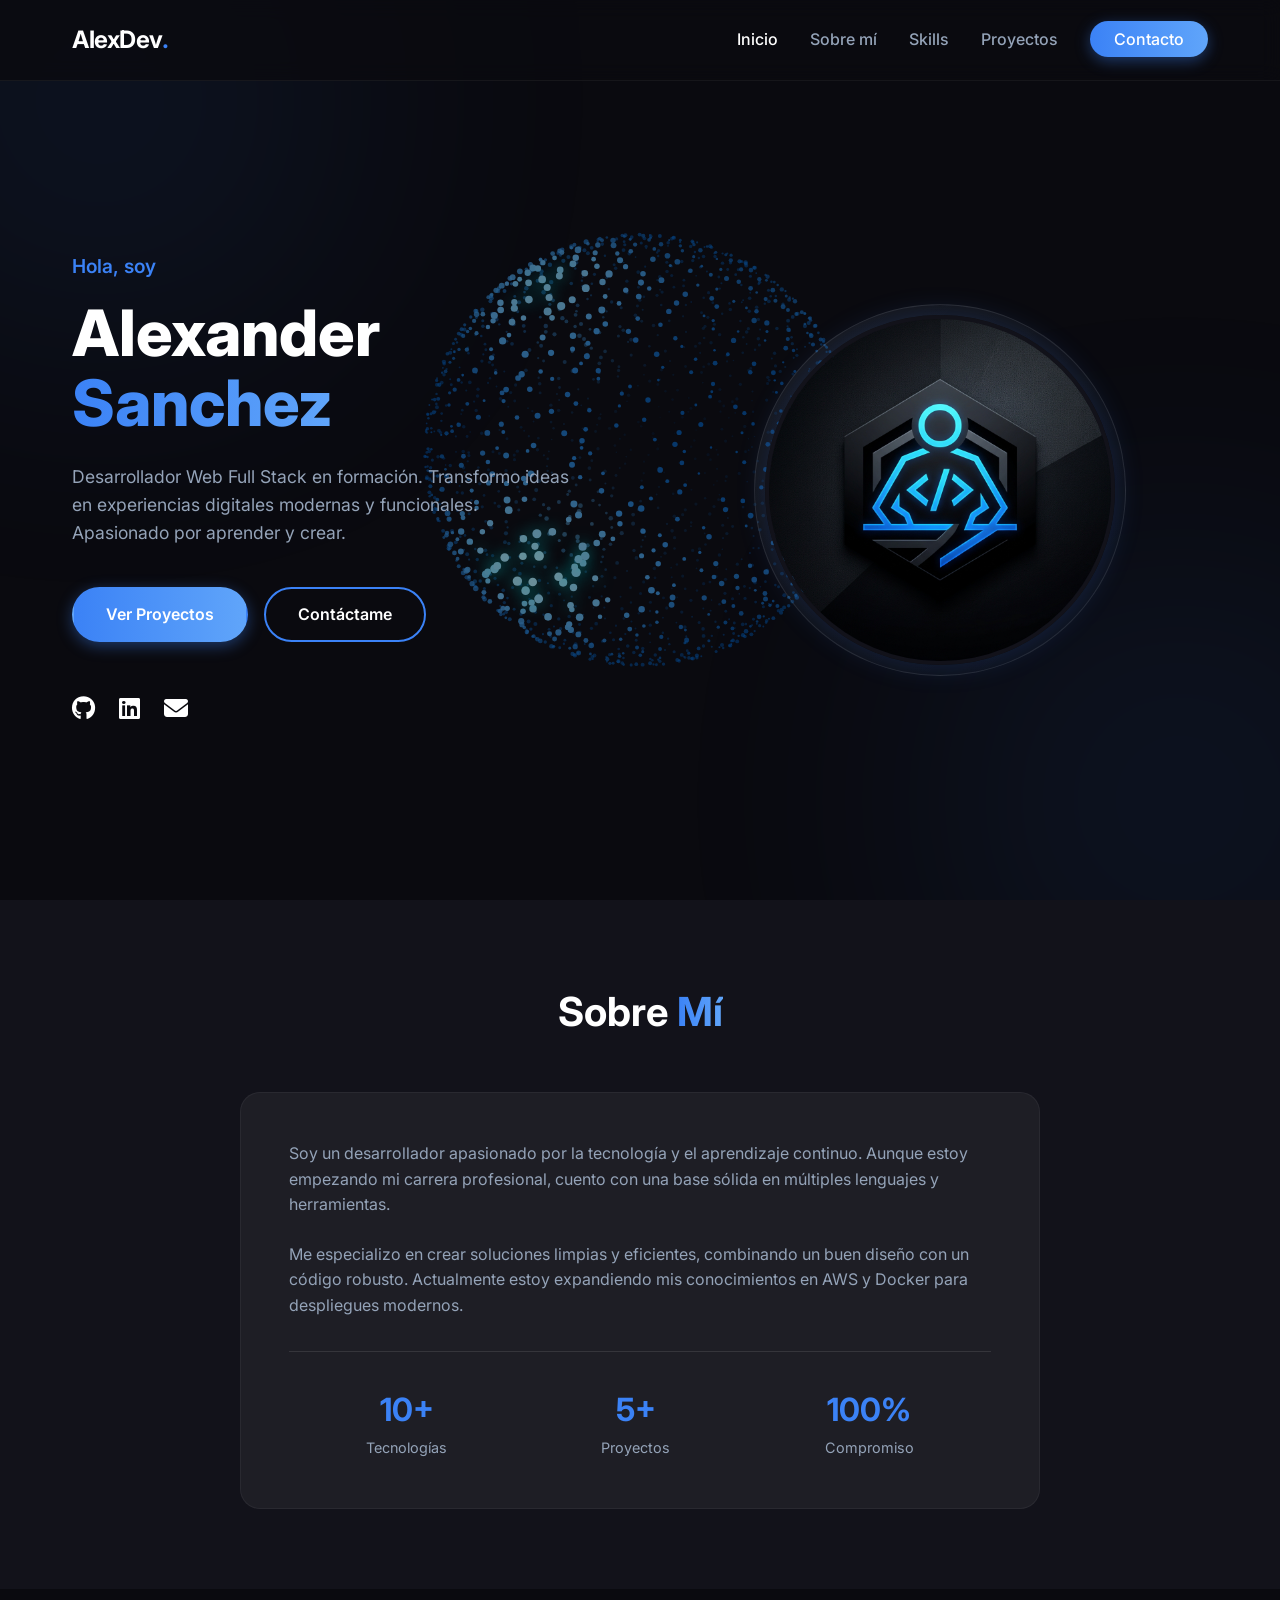
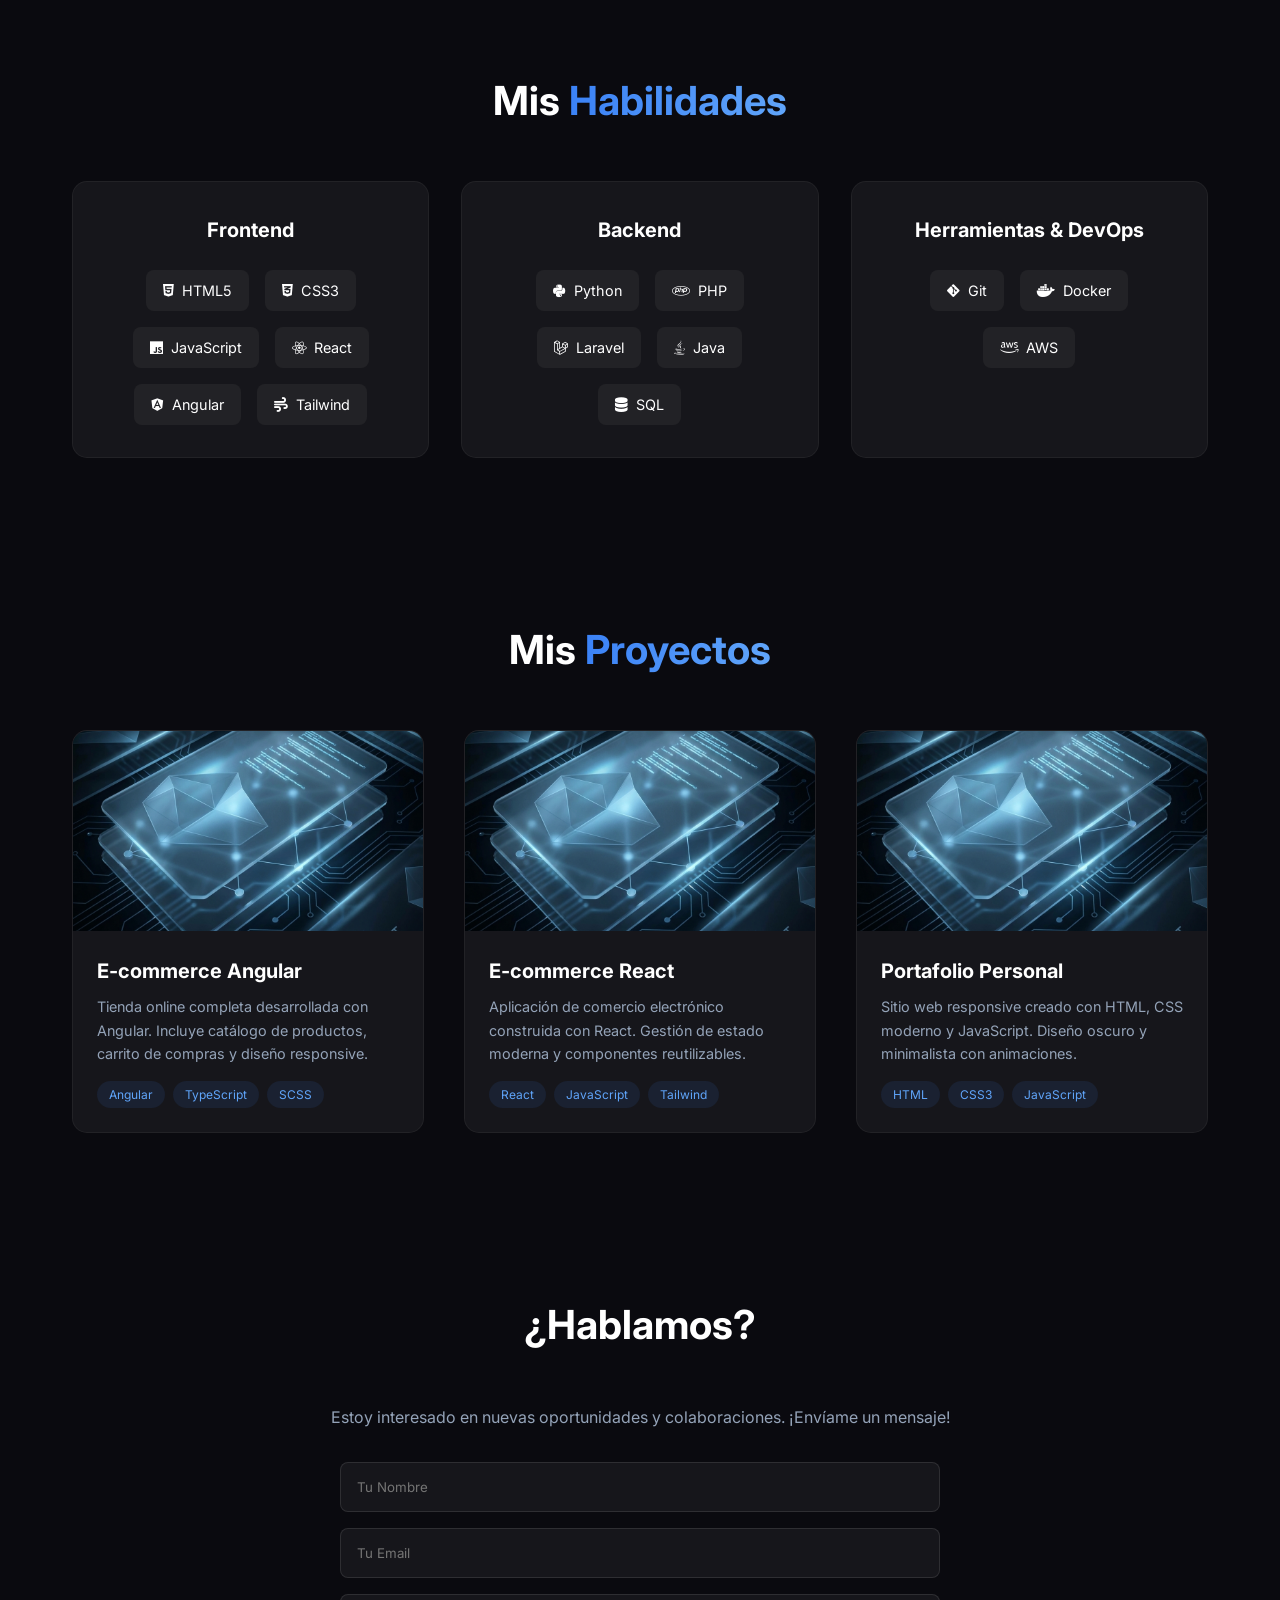
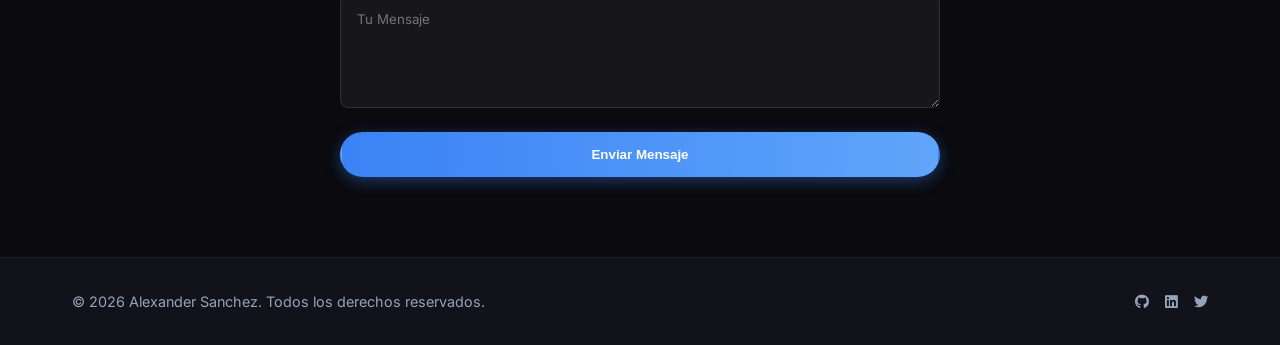
==== commit c9c12cdb: "animacion de fondo" ====
--- a/index.html
+++ b/index.html
@@ -27,6 +27,13 @@
     <div class="background-effects">
         <div class="glow glow-1"></div>
         <div class="glow glow-2"></div>
+        <!-- Cursor Glow Effect -->
+        <div class="cursor-glow"></div>
+        
+        <!-- AI Orb Background -->
+        <div class="orb-container">
+            <canvas id="aiOrb" width="800" height="800"></canvas>
+        </div>
     </div>
 
     <header class="header">
--- a/styles.css
+++ b/styles.css
@@ -301,6 +301,46 @@
     right: -100px;
 }
 
+/* AI Orb Background Animation */
+.orb-container {
+    position: fixed;
+    top: 50%;
+    left: 50%;
+    transform: translate(-50%, -50%);
+    width: 100vw;
+    height: 100vh;
+    z-index: -1;
+    display: flex;
+    justify-content: center;
+    align-items: center;
+    pointer-events: none;
+    opacity: 0.6;
+}
+
+#aiOrb {
+    max-width: 100%;
+    max-height: 100%;
+    display: block;
+}
+
+/* Cursor Glow */
+.cursor-glow {
+    position: fixed;
+    width: 600px;
+    height: 600px;
+    background: radial-gradient(circle, rgba(59, 130, 246, 0.15) 0%, transparent 70%);
+    border-radius: 50%;
+    pointer-events: none;
+    z-index: 0;
+    transform: translate(-50%, -50%);
+    transition: transform 0.15s ease-out;
+    /* Smooth lag */
+    left: 50%;
+    top: 50%;
+    opacity: 0;
+    /* Hidden initially until moved */
+}
+
 /* --- Header --- */
 .header {
     position: fixed;
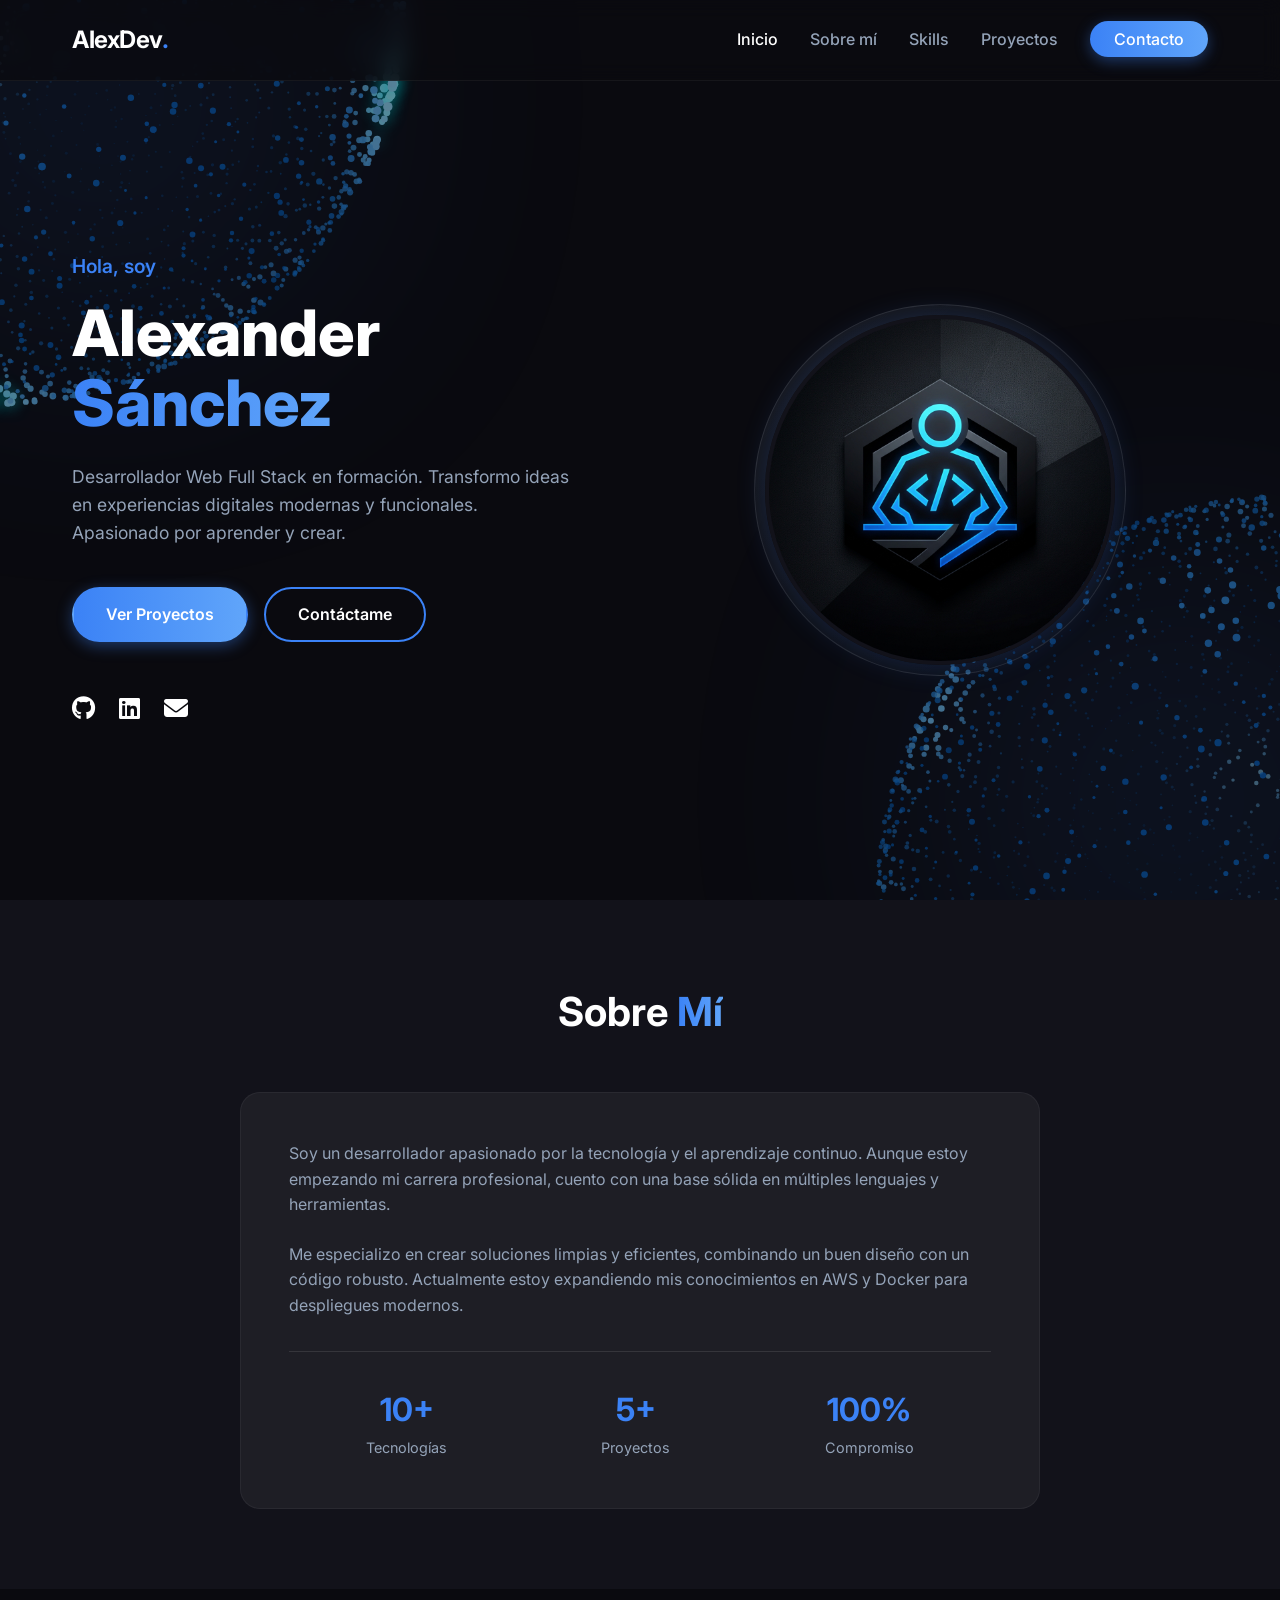
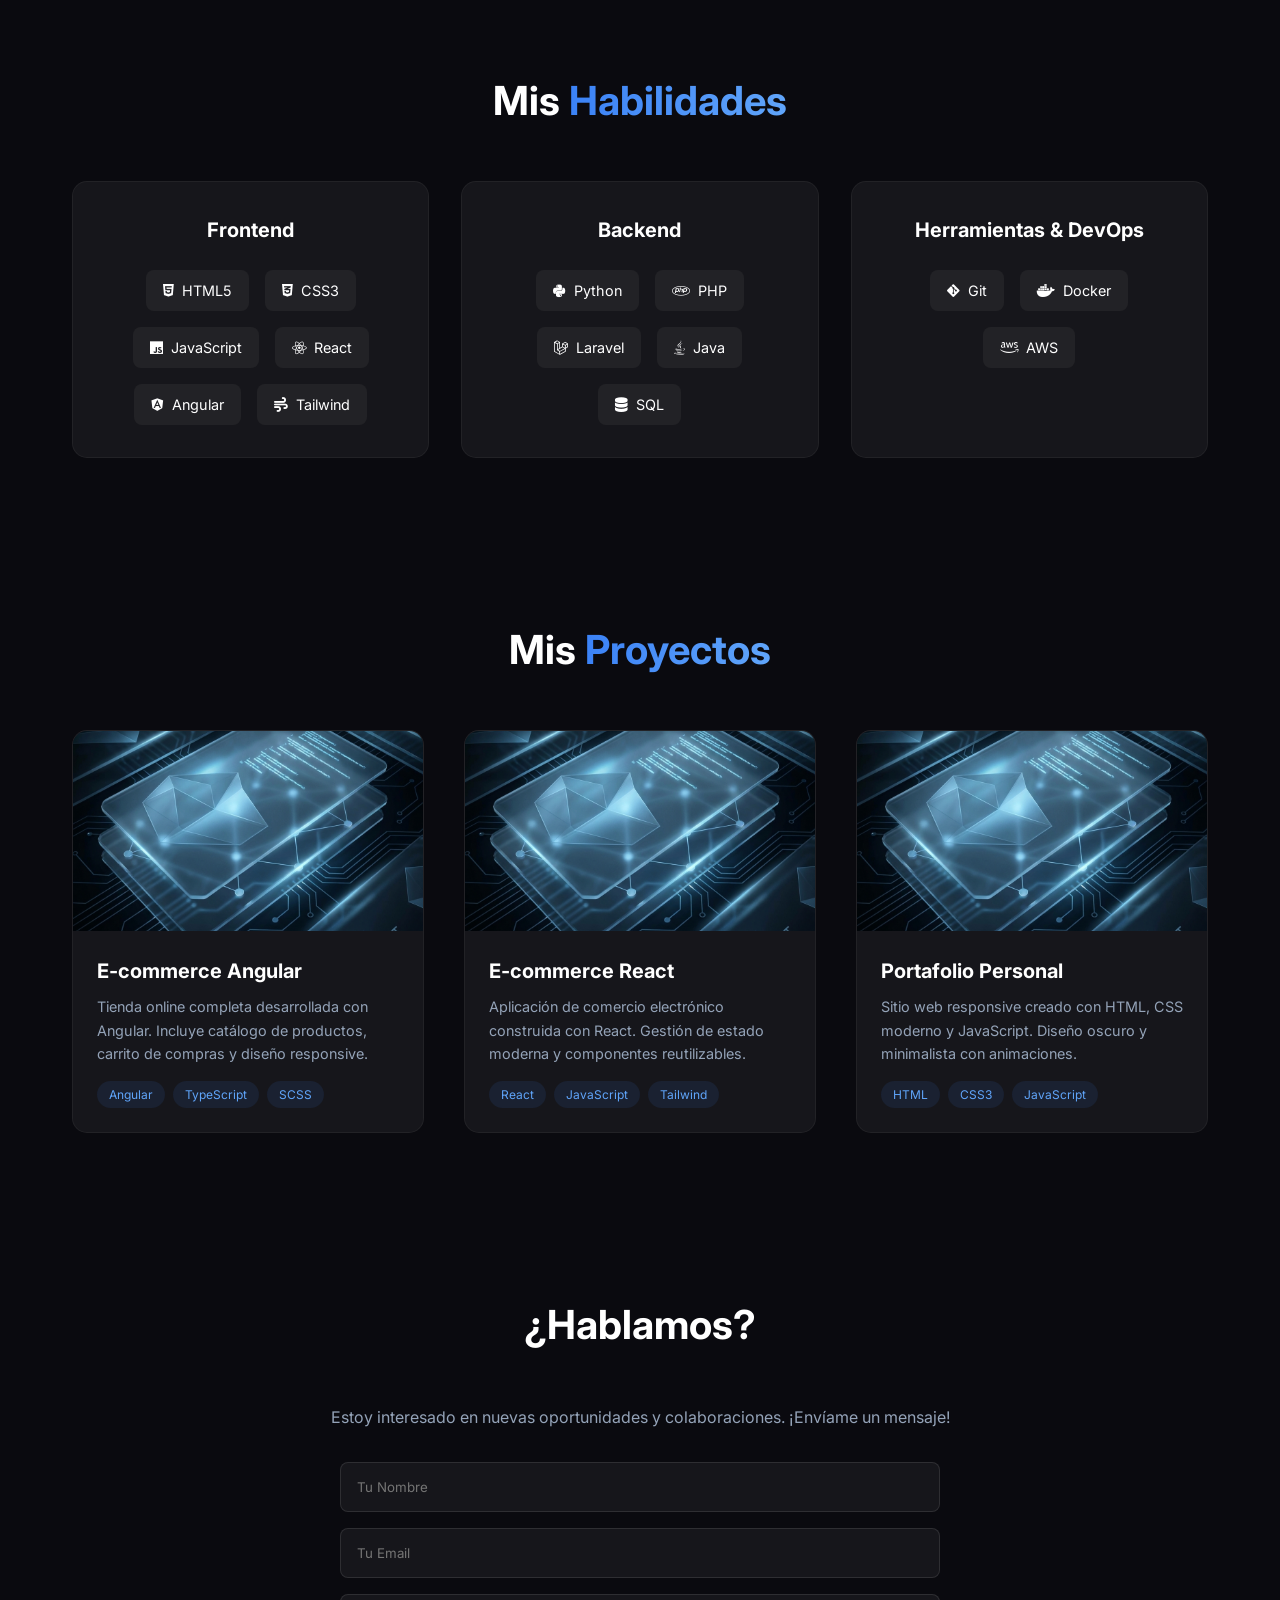
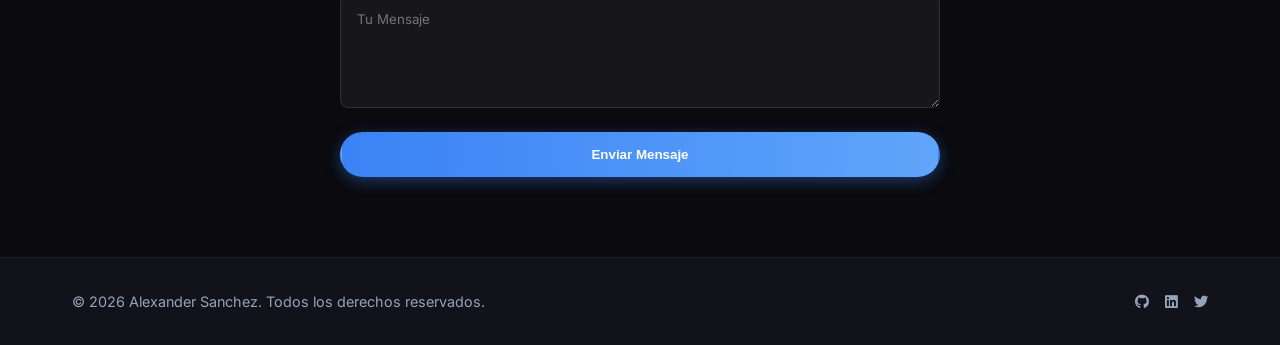
==== commit 62447186: "cambio de fondo" ====
--- a/index.html
+++ b/index.html
@@ -29,7 +29,7 @@
         <div class="glow glow-2"></div>
         <!-- Cursor Glow Effect -->
         <div class="cursor-glow"></div>
-        
+
         <!-- AI Orb Background -->
         <div class="orb-container">
             <canvas id="aiOrb" width="800" height="800"></canvas>
@@ -62,7 +62,7 @@
             <div class="container hero-container">
                 <div class="hero-content">
                     <p class="hero-subtitle">Hola, soy</p>
-                    <h1 class="hero-title">Alexander <span class="text-gradient">Sanchez</span></h1>
+                    <h1 class="hero-title">Alexander <span class="text-gradient">Sánchez</span></h1>
                     <p class="hero-description">
                         Desarrollador Web Full Stack en formación. Transformo ideas en experiencias digitales modernas y
                         funcionales. Apasionado por aprender y crear.
@@ -75,7 +75,7 @@
                         <a href="https://github.com/Reysanx/" target="_blank" aria-label="GitHub"><i
                                 class="fab fa-github"></i></a>
                         <a href="#" aria-label="LinkedIn"><i class="fab fa-linkedin"></i></a>
-                        <a href="mailto:tuemail@ejemplo.com" aria-label="Email"><i class="fas fa-envelope"></i></a>
+                        <a href="mailto:alexandersanjara.com" aria-label="Email"><i class="fas fa-envelope"></i></a>
                     </div>
                 </div>
                 <div class="hero-image">
--- a/styles.css
+++ b/styles.css
@@ -304,22 +304,18 @@
 /* AI Orb Background Animation */
 .orb-container {
     position: fixed;
-    top: 50%;
-    left: 50%;
-    transform: translate(-50%, -50%);
+    top: 0;
+    left: 0;
     width: 100vw;
     height: 100vh;
     z-index: -1;
-    display: flex;
-    justify-content: center;
-    align-items: center;
     pointer-events: none;
     opacity: 0.6;
 }
 
 #aiOrb {
-    max-width: 100%;
-    max-height: 100%;
+    width: 100%;
+    height: 100%;
     display: block;
 }
 
